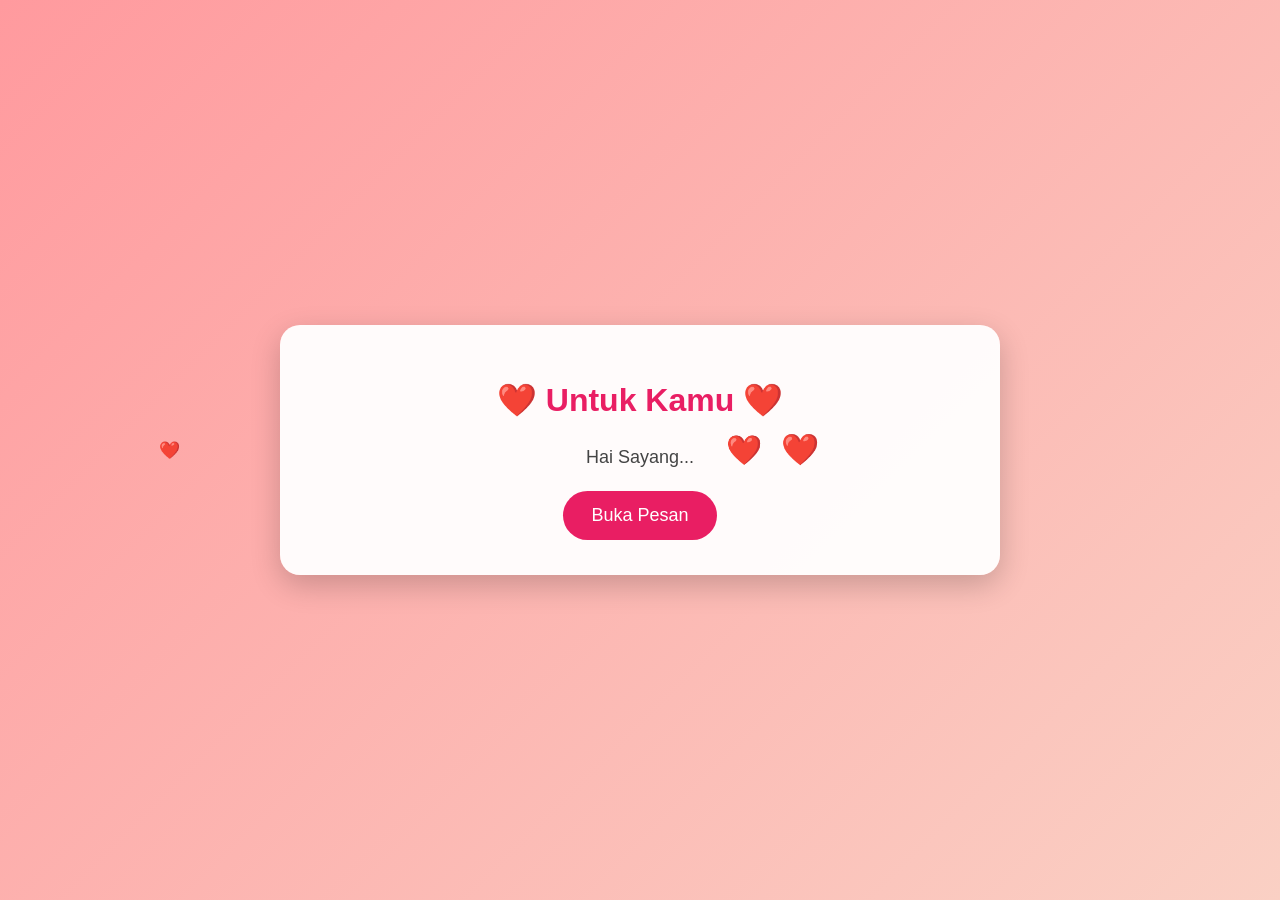
==== index.html @ 595bf261 "Add files via upload" ====
<!DOCTYPE html>
<html lang="id">
<head>
<meta charset="UTF-8">
<meta name="viewport" content="width=device-width, initial-scale=1.0">
<title>Untuk Kamu ❤️</title>
<style>
body{margin:0;font-family:Arial,sans-serif;background:linear-gradient(135deg,#ff9a9e,#fad0c4);display:flex;justify-content:center;align-items:center;min-height:100vh;overflow:hidden}
.card{background:rgba(255,255,255,.95);padding:35px;width:90%;max-width:650px;border-radius:20px;text-align:center;box-shadow:0 10px 30px rgba(0,0,0,.2)}
h1{color:#e91e63}p{font-size:18px;line-height:1.8;color:#444}
button{background:#e91e63;color:#fff;border:none;padding:14px 28px;border-radius:30px;font-size:18px;cursor:pointer}
#pesan{display:none;margin-top:25px}
.heart{position:absolute;animation:fall linear infinite}
@keyframes fall{0%{transform:translateY(-100vh)}100%{transform:translateY(100vh)}}
</style>
</head>
<body>
<div class="card">
<h1>❤️ Untuk Kamu ❤️</h1>
<p>Hai Sayang...</p>
<button onclick="document.getElementById('pesan').style.display='block'">Buka Pesan</button>
<div id="pesan">
<p>
Terima kasih sudah hadir dalam hidupku.<br><br>
Mungkin aku tidak selalu pandai mengungkapkan perasaanku,
tetapi aku ingin kamu tahu bahwa setiap hari aku bersyukur memilikimu.<br><br>
Semoga kita selalu saling menjaga, saling menguatkan,
dan terus berjalan bersama apa pun yang terjadi.<br><br>
<b>Aku sayang kamu. Hari ini, besok, dan seterusnya. ❤️</b>
</p>
</div>
</div>
<script>
function hati(){
 const h=document.createElement('div');
 h.className='heart';
 h.innerHTML='❤️';
 h.style.left=Math.random()*100+'vw';
 h.style.fontSize=(15+Math.random()*30)+'px';
 h.style.animationDuration=(4+Math.random()*4)+'s';
 document.body.appendChild(h);
 setTimeout(()=>h.remove(),8000);
}
setInterval(hati,250);
</script>
</body>
</html>
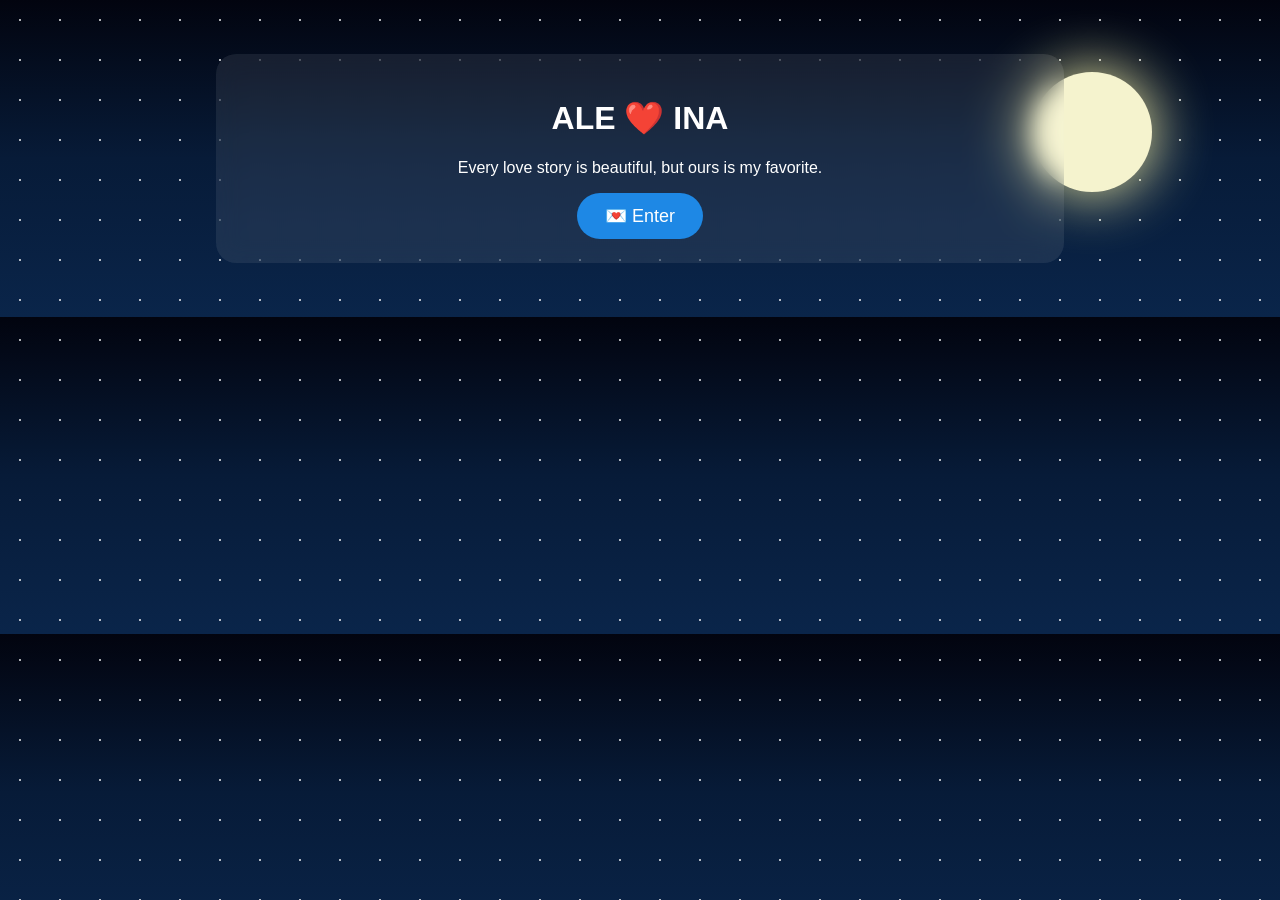
==== commit 314b1aa3: "Add files via upload" ====
--- a/index.html
+++ b/index.html
@@ -2,46 +2,33 @@
 <html lang="id">
 <head>
 <meta charset="UTF-8">
-<meta name="viewport" content="width=device-width, initial-scale=1.0">
-<title>Untuk Kamu ❤️</title>
-<style>
-body{margin:0;font-family:Arial,sans-serif;background:linear-gradient(135deg,#ff9a9e,#fad0c4);display:flex;justify-content:center;align-items:center;min-height:100vh;overflow:hidden}
-.card{background:rgba(255,255,255,.95);padding:35px;width:90%;max-width:650px;border-radius:20px;text-align:center;box-shadow:0 10px 30px rgba(0,0,0,.2)}
-h1{color:#e91e63}p{font-size:18px;line-height:1.8;color:#444}
-button{background:#e91e63;color:#fff;border:none;padding:14px 28px;border-radius:30px;font-size:18px;cursor:pointer}
-#pesan{display:none;margin-top:25px}
-.heart{position:absolute;animation:fall linear infinite}
-@keyframes fall{0%{transform:translateY(-100vh)}100%{transform:translateY(100vh)}}
-</style>
+<meta name="viewport" content="width=device-width,initial-scale=1">
+<title>ALE ❤️ INA</title>
+<link rel="stylesheet" href="style.css">
 </head>
 <body>
+<div id="stars"></div>
+<div class="moon"></div>
+
 <div class="card">
-<h1>❤️ Untuk Kamu ❤️</h1>
-<p>Hai Sayang...</p>
-<button onclick="document.getElementById('pesan').style.display='block'">Buka Pesan</button>
-<div id="pesan">
-<p>
-Terima kasih sudah hadir dalam hidupku.<br><br>
-Mungkin aku tidak selalu pandai mengungkapkan perasaanku,
-tetapi aku ingin kamu tahu bahwa setiap hari aku bersyukur memilikimu.<br><br>
-Semoga kita selalu saling menjaga, saling menguatkan,
-dan terus berjalan bersama apa pun yang terjadi.<br><br>
-<b>Aku sayang kamu. Hari ini, besok, dan seterusnya. ❤️</b>
-</p>
+<h1>ALE <span>❤️</span> INA</h1>
+<p class="quote">Every love story is beautiful, but ours is my favorite.</p>
+
+<button id="enter">💌 Enter</button>
+
+<div id="content" class="hidden">
+<video controls playsinline loop width="100%">
+<source src="VID-20260318-WA0009.mp4" type="video/mp4">
+</video>
+
+<audio id="music" loop>
+<source src="Every Breath You Take.mp3" type="audio/mpeg">
+</audio>
+
+<div id="letter"></div>
 </div>
 </div>
-<script>
-function hati(){
- const h=document.createElement('div');
- h.className='heart';
- h.innerHTML='❤️';
- h.style.left=Math.random()*100+'vw';
- h.style.fontSize=(15+Math.random()*30)+'px';
- h.style.animationDuration=(4+Math.random()*4)+'s';
- document.body.appendChild(h);
- setTimeout(()=>h.remove(),8000);
-}
-setInterval(hati,250);
-</script>
+
+<script src="script.js"></script>
 </body>
-</html>+</html>
--- a/style.css
+++ b/style.css
@@ -0,0 +1,9 @@
+body{margin:0;background:linear-gradient(#02040f,#071b38,#0a254a);overflow:hidden;font-family:Arial;color:#fff}
+#stars{position:fixed;inset:0;background-image:radial-gradient(white 1px,transparent 1px);background-size:40px 40px;animation:twinkle 8s linear infinite;opacity:.7}
+@keyframes twinkle{50%{opacity:.35}}
+.moon{position:fixed;right:10%;top:8%;width:120px;height:120px;border-radius:50%;background:#f5f3ce;box-shadow:0 0 60px #fff8aa}
+.card{position:relative;z-index:2;max-width:800px;margin:6vh auto;background:rgba(255,255,255,.08);backdrop-filter:blur(12px);padding:24px;border-radius:20px;text-align:center}
+button{padding:12px 28px;border:none;border-radius:30px;background:#1e88e5;color:#fff;font-size:18px;cursor:pointer}
+.hidden{display:none}
+video{border-radius:16px;margin-top:20px}
+#letter{margin-top:20px;white-space:pre-wrap;line-height:1.8}
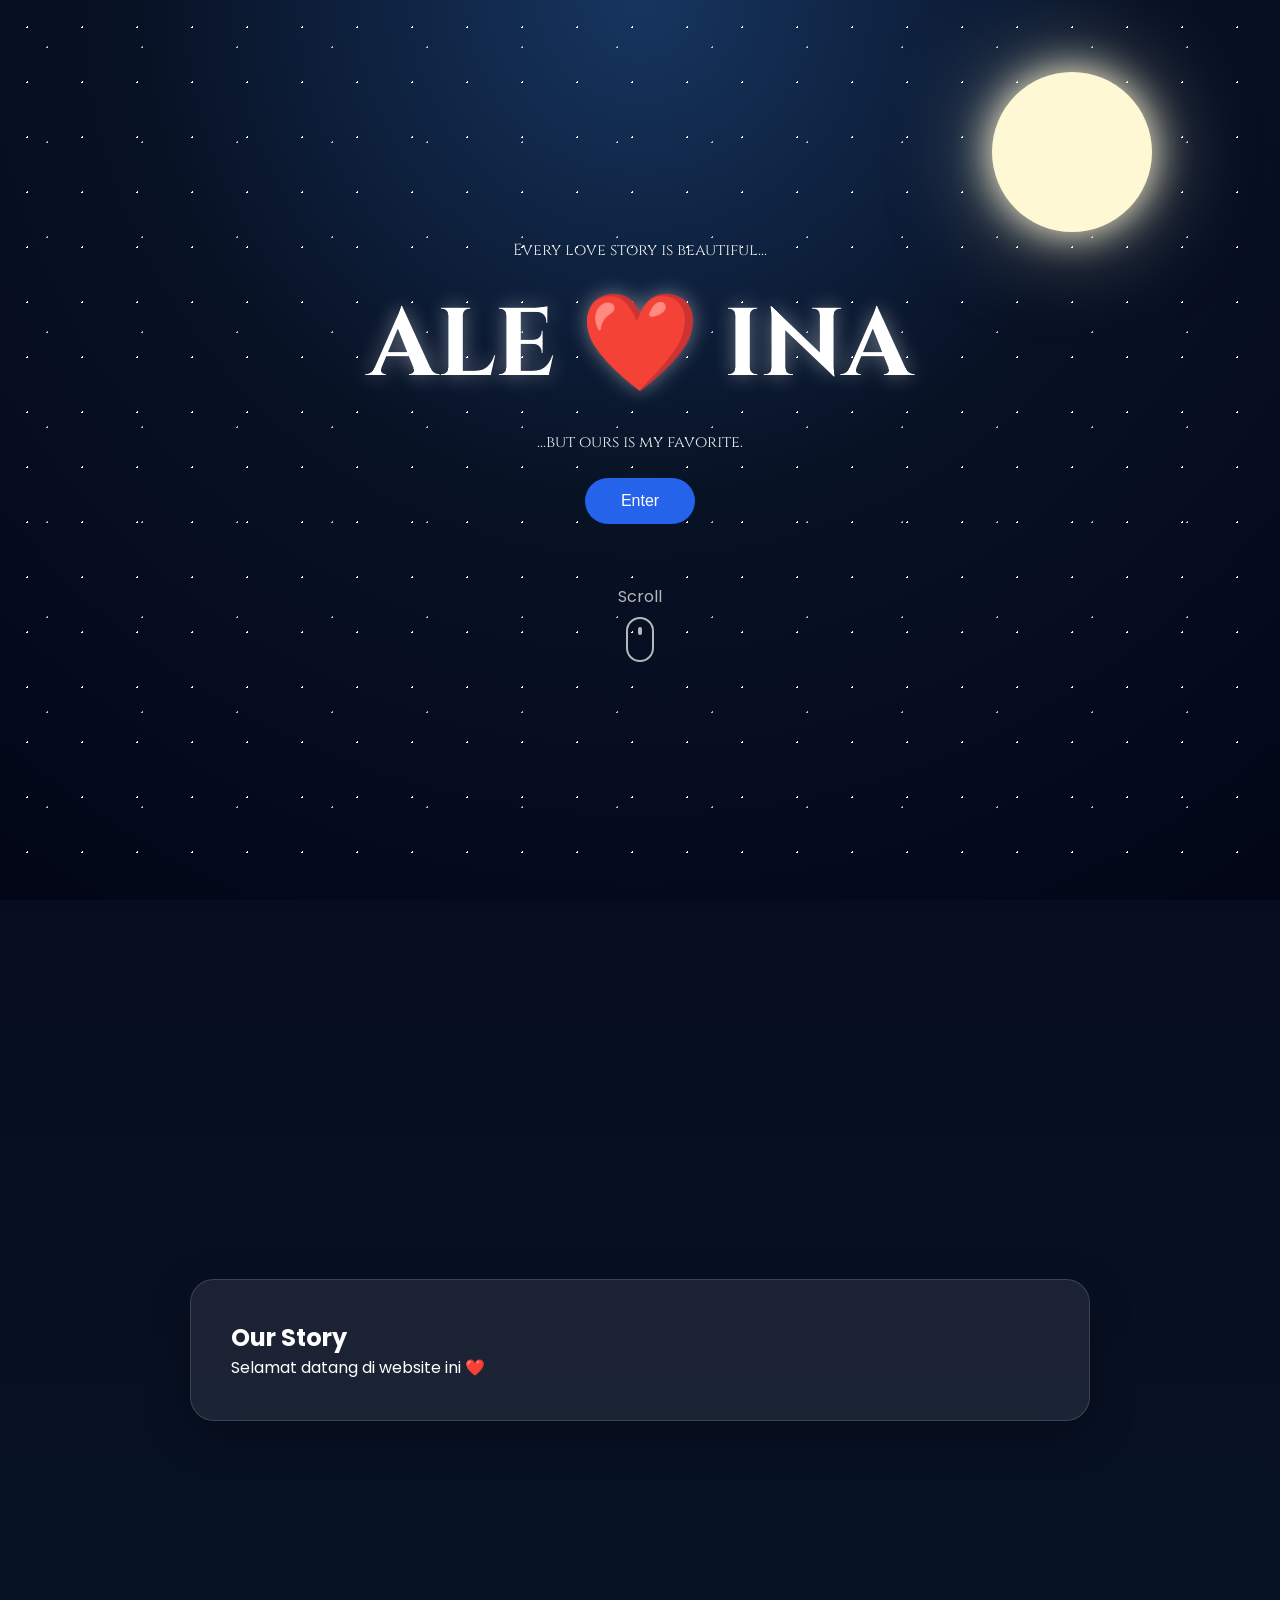
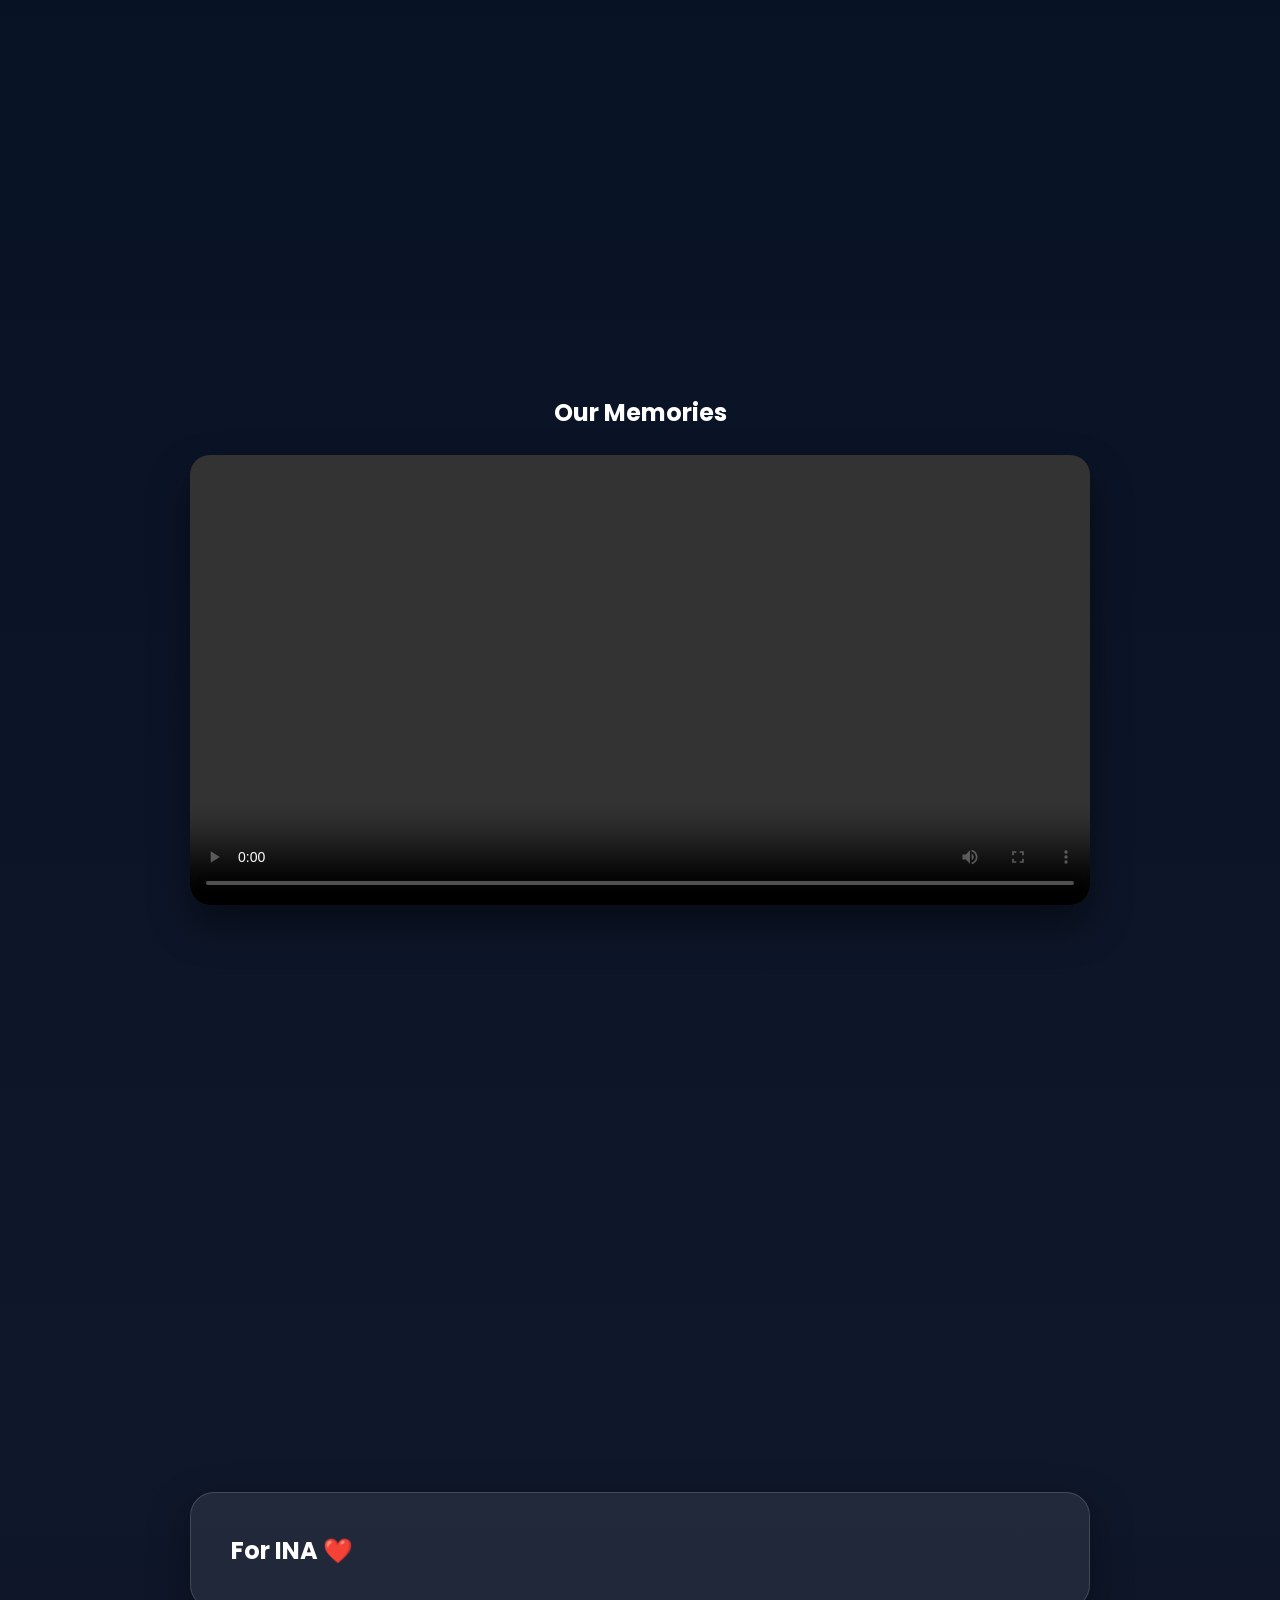
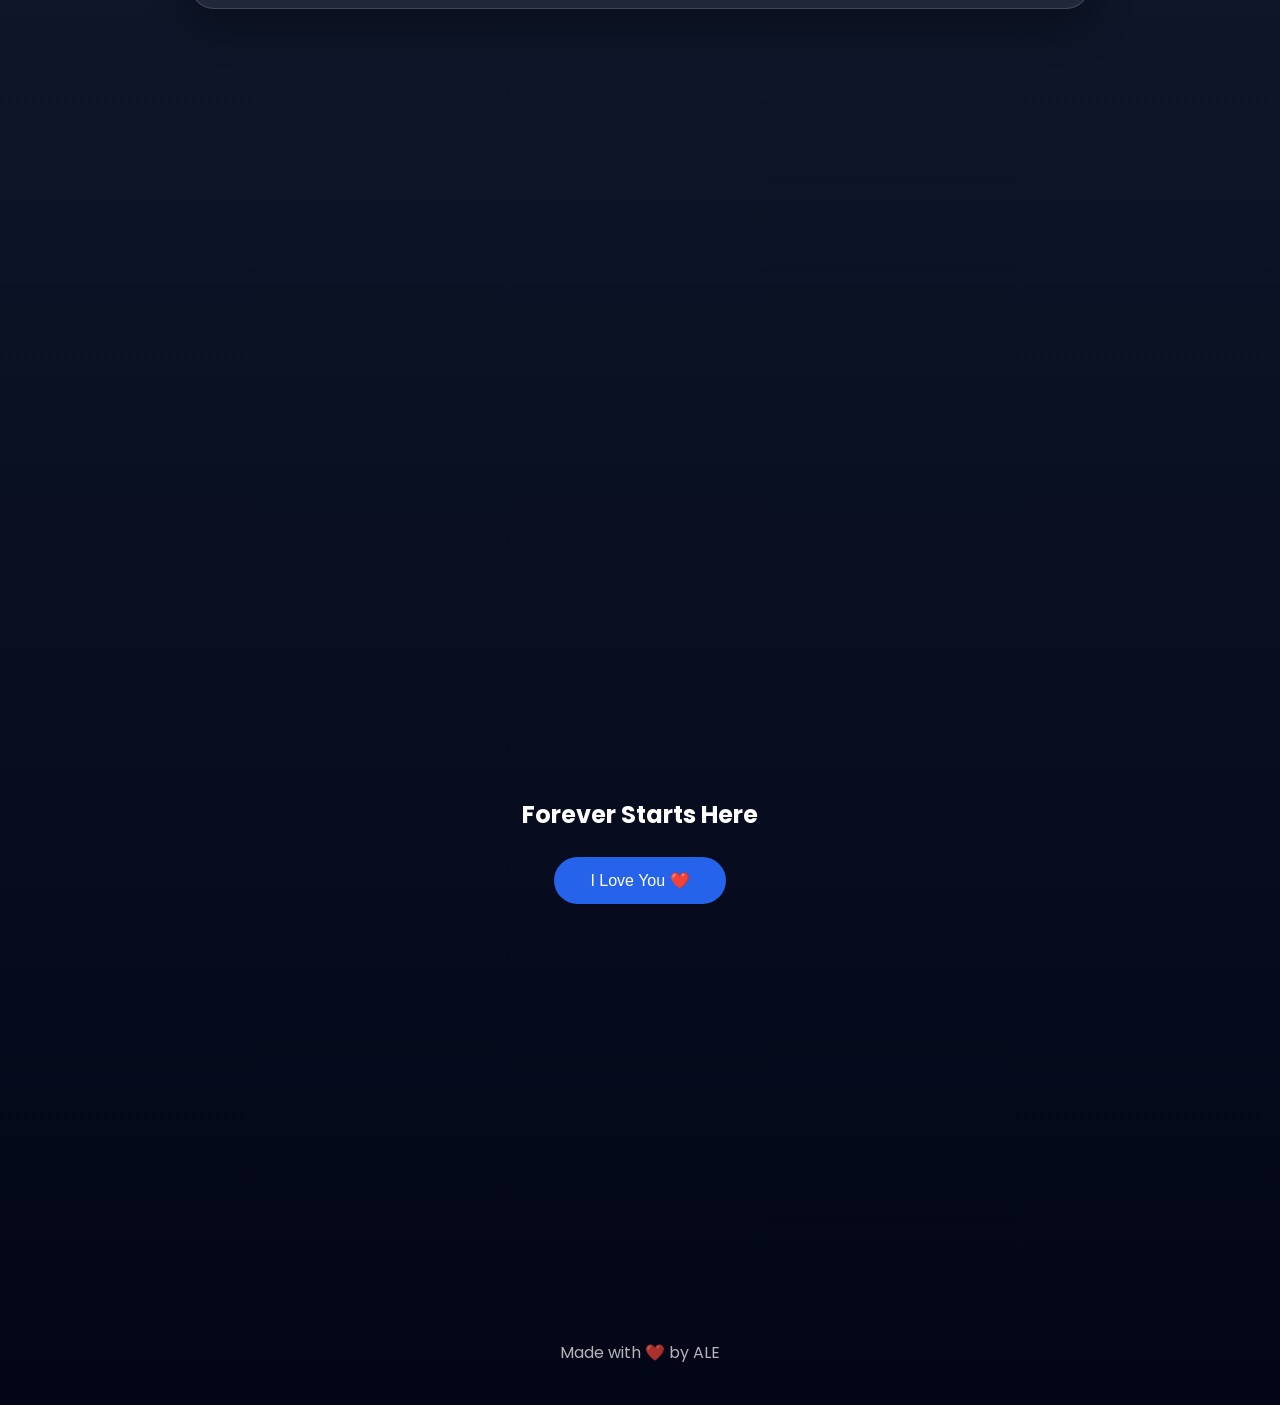
==== commit 6939a793: "Add files via upload" ====
--- a/index.html
+++ b/index.html
@@ -2,33 +2,32 @@
 <html lang="id">
 <head>
 <meta charset="UTF-8">
-<meta name="viewport" content="width=device-width,initial-scale=1">
+<meta name="viewport" content="width=device-width, initial-scale=1.0">
 <title>ALE ❤️ INA</title>
+<link rel="preconnect" href="https://fonts.googleapis.com">
+<link rel="preconnect" href="https://fonts.gstatic.com" crossorigin>
+<link href="https://fonts.googleapis.com/css2?family=Cinzel:wght@500;700&family=Poppins:wght@300;400;600&display=swap" rel="stylesheet">
 <link rel="stylesheet" href="style.css">
 </head>
 <body>
-<div id="stars"></div>
-<div class="moon"></div>
-
-<div class="card">
+<div id="loading-screen"><div class="loader"><h2>Loading...</h2><p>Preparing a special surprise</p></div></div>
+<header id="hero">
+<div id="stars"></div><div id="moon"></div>
+<div class="hero-content">
+<p class="top-text">Every love story is beautiful...</p>
 <h1>ALE <span>❤️</span> INA</h1>
-<p class="quote">Every love story is beautiful, but ours is my favorite.</p>
-
-<button id="enter">💌 Enter</button>
-
-<div id="content" class="hidden">
-<video controls playsinline loop width="100%">
-<source src="VID-20260318-WA0009.mp4" type="video/mp4">
-</video>
-
-<audio id="music" loop>
-<source src="Every Breath You Take.mp3" type="audio/mpeg">
-</audio>
-
-<div id="letter"></div>
-</div>
-</div>
-
+<p class="subtitle">...but ours is my favorite.</p>
+<button id="enterBtn">Enter</button>
+<div class="scroll-down"><span>Scroll</span><div class="mouse"></div></div>
+</div></header>
+<section id="story"><div class="glass"><h2>Our Story</h2><p>Selamat datang di website ini ❤️</p></div></section>
+<section id="video-section">
+<h2>Our Memories</h2>
+<video controls playsinline><source src="VID-20260318-WA0009.mp4" type="video/mp4"></video>
+<audio id="bgMusic" loop><source src="Every Breath You Take.mp3" type="audio/mpeg"></audio>
+</section>
+<section id="letter"><div class="glass"><h2>For INA ❤️</h2><div id="typingText"></div></div></section>
+<section id="ending"><h2>Forever Starts Here</h2><button id="loveBtn">I Love You ❤️</button></section>
+<footer><p>Made with ❤️ by ALE</p></footer>
 <script src="script.js"></script>
-</body>
-</html>
+</body></html>
--- a/style.css
+++ b/style.css
@@ -1,9 +1,148 @@
-body{margin:0;background:linear-gradient(#02040f,#071b38,#0a254a);overflow:hidden;font-family:Arial;color:#fff}
-#stars{position:fixed;inset:0;background-image:radial-gradient(white 1px,transparent 1px);background-size:40px 40px;animation:twinkle 8s linear infinite;opacity:.7}
-@keyframes twinkle{50%{opacity:.35}}
-.moon{position:fixed;right:10%;top:8%;width:120px;height:120px;border-radius:50%;background:#f5f3ce;box-shadow:0 0 60px #fff8aa}
-.card{position:relative;z-index:2;max-width:800px;margin:6vh auto;background:rgba(255,255,255,.08);backdrop-filter:blur(12px);padding:24px;border-radius:20px;text-align:center}
-button{padding:12px 28px;border:none;border-radius:30px;background:#1e88e5;color:#fff;font-size:18px;cursor:pointer}
-.hidden{display:none}
-video{border-radius:16px;margin-top:20px}
-#letter{margin-top:20px;white-space:pre-wrap;line-height:1.8}
+
+*{margin:0;padding:0;box-sizing:border-box}
+html{scroll-behavior:smooth}
+body{
+font-family:'Poppins',sans-serif;
+background:linear-gradient(180deg,#020617,#081225,#0f172a,#020617);
+color:#fff;
+overflow-x:hidden;
+}
+#loading-screen{
+position:fixed;inset:0;
+display:flex;align-items:center;justify-content:center;
+background:#020617;
+z-index:9999;
+animation:fadeOut 2.5s forwards;
+animation-delay:1.5s;
+}
+.loader h2{font-family:'Cinzel',serif;font-size:2.5rem}
+.loader p{opacity:.7;text-align:center}
+@keyframes fadeOut{to{opacity:0;visibility:hidden}}
+#hero{
+position:relative;
+height:100vh;
+display:flex;
+align-items:center;
+justify-content:center;
+overflow:hidden;
+background:radial-gradient(circle at top,#16355f 0%,#081225 45%,#020617 100%);
+}
+#stars{
+position:absolute;inset:0;
+background-image:
+radial-gradient(white 1px,transparent 1px),
+radial-gradient(rgba(255,255,255,.7) 1px,transparent 1px);
+background-size:55px 55px,95px 95px;
+animation:twinkle 8s ease-in-out infinite;
+}
+@keyframes twinkle{
+0%,100%{opacity:.5}
+50%{opacity:1}
+}
+#moon{
+position:absolute;
+top:8%;
+right:10%;
+width:160px;
+height:160px;
+border-radius:50%;
+background:#fff8d5;
+box-shadow:0 0 40px #fff8d5,0 0 100px rgba(255,248,213,.5);
+}
+.hero-content{
+position:relative;
+z-index:2;
+text-align:center;
+padding:20px;
+}
+.top-text,.subtitle{
+font-family:'Cinzel',serif;
+opacity:.9
+}
+h1{
+font-family:'Cinzel',serif;
+font-size:clamp(3rem,8vw,6rem);
+margin:20px 0;
+text-shadow:0 0 20px rgba(255,255,255,.4);
+}
+h1 span{animation:pulse 2s infinite}
+@keyframes pulse{
+50%{filter:drop-shadow(0 0 10px red);transform:scale(1.2)}
+}
+button{
+margin-top:25px;
+padding:14px 36px;
+border:none;
+border-radius:40px;
+background:#2563eb;
+color:#fff;
+font-size:1rem;
+cursor:pointer;
+transition:.3s;
+}
+button:hover{
+transform:translateY(-3px);
+background:#3b82f6;
+box-shadow:0 10px 30px rgba(59,130,246,.5);
+}
+.scroll-down{
+margin-top:60px;
+display:flex;
+flex-direction:column;
+align-items:center;
+opacity:.7;
+animation:bounce 2s infinite;
+}
+.mouse{
+width:28px;height:45px;
+border:2px solid #fff;
+border-radius:20px;
+margin-top:8px;
+}
+.mouse::before{
+content:"";
+display:block;
+width:4px;height:8px;
+background:#fff;
+margin:8px auto;
+border-radius:2px;
+animation:wheel 1.5s infinite;
+}
+@keyframes wheel{
+to{transform:translateY(14px);opacity:0}
+}
+@keyframes bounce{
+50%{transform:translateY(10px)}
+}
+section{
+min-height:100vh;
+display:flex;
+flex-direction:column;
+align-items:center;
+justify-content:center;
+padding:80px 20px;
+}
+.glass{
+width:min(900px,92%);
+background:rgba(255,255,255,.08);
+backdrop-filter:blur(14px);
+border:1px solid rgba(255,255,255,.15);
+border-radius:24px;
+padding:40px;
+box-shadow:0 15px 40px rgba(0,0,0,.35);
+}
+video{
+width:min(900px,95%);
+border-radius:20px;
+box-shadow:0 20px 40px rgba(0,0,0,.45);
+margin-top:25px;
+}
+footer{
+padding:40px;
+text-align:center;
+opacity:.7;
+}
+@media(max-width:768px){
+#moon{width:100px;height:100px;right:5%}
+.glass{padding:24px}
+}
